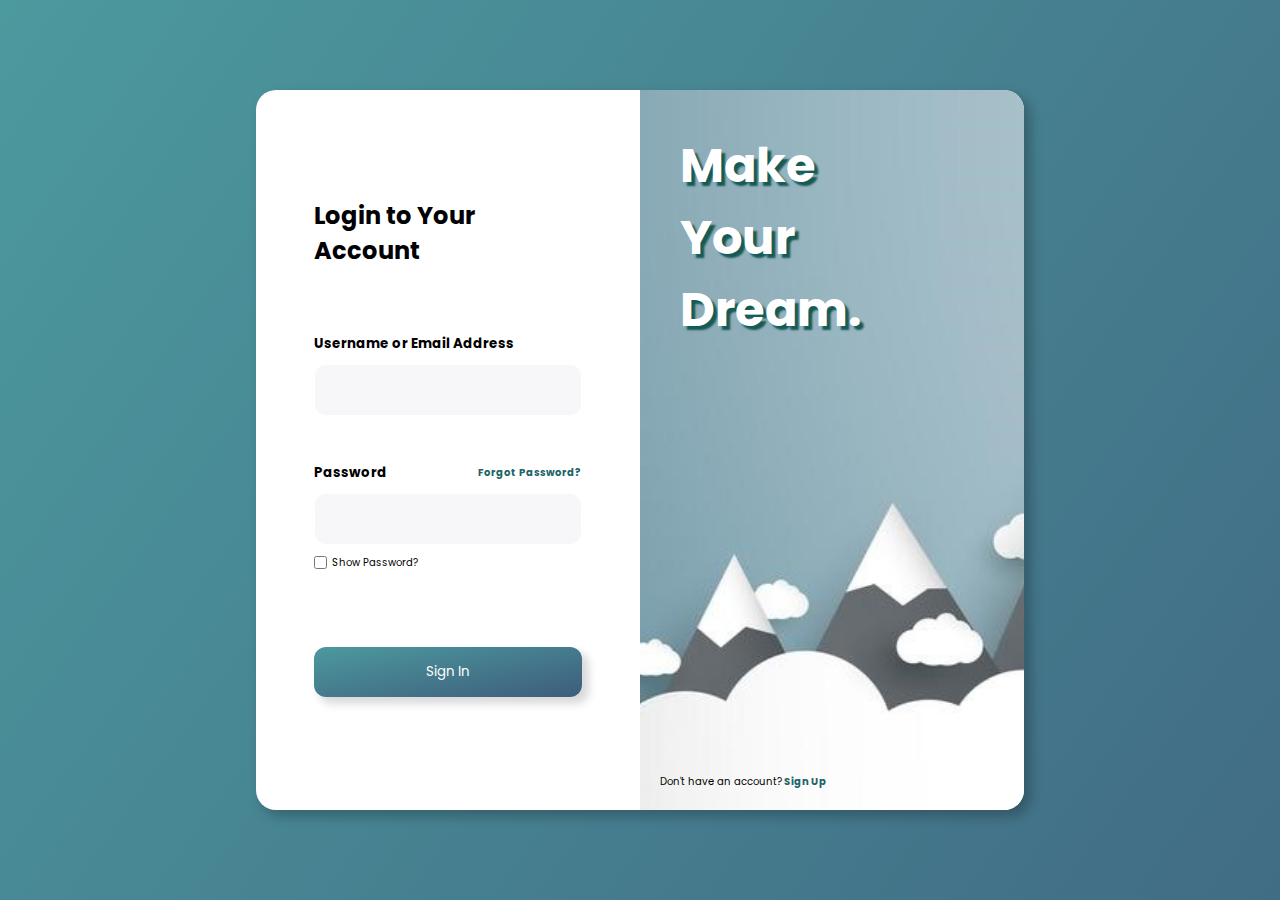
==== index.html @ 4fe99b68 "version 1" ====
<!DOCTYPE html>
<html lang="en">


<head>
    <meta charset="UTF-8">
    <meta http-equiv="X-UA-Compatible" content="IE=edge">
    <meta name="viewport" content="width=device-width, initial-scale=1.0">
    <link rel="stylesheet" href="css/style.css">
    <link rel="preconnect" href="https://fonts.googleapis.com">
    <link rel="preconnect" href="https://fonts.gstatic.com" crossorigin>
    <link href="https://fonts.googleapis.com/css2?family=Poppins:wght@300;400;500;600&display=swap" rel="stylesheet">
    <title>Sign In</title>
</head>

<body>
    <div id="container" class="flex-content-center">

        <div class="cards">

            <div class="login flex-content-center">
                <form action="/produtos" id="form" class="flex-column">
                    <h2 class="position-relative-up">Login to Your Account</h2>
                    <div class="flex-column ">
                        <label for="e-mail" class="font-bold">Username or Email Address</label>
                        <input class="form-input" type="email" name="email" id="e-mail" placeholder="" autocomplete="off" required>
                    </div>
                    <div class="flex-column position-relative-up">
                        <div class="flex-between flex-items-center">
                            <label for="senha" class="font-bold">Password</label>
                            <a href="#" class="link font-bold">Forgot Password?</a>
                        </div>
                        <input class="form-input" type="password" name="senha" id="senha" placeholder="" required>
                        <div class="flex-items-center">
                            <input type="checkbox" name="" id="checkbox">
                            <span id="label">Show Password?</span>
                        </div>
                    </div>
                    <button id="btn" class="position-relative-down">Sign In</button>
                </form>
            </div>

            <div class="card-alt flex-column-between">
                <p class="phrase">Make Your Dream.</p>
                <span id="label"> Don't have an account? <a class="link font-bold" href="/singUp.html">Sign Up</a></span>
            </div>
        </div>

    </div>

    <script src="/script.js"></script>

</body>

</html>
---- css/style.css ----
* {
    margin: 0;
    font-family: 'Poppins', sans-serif;
}

.form-input {
    padding: 15px;
    margin: 10px 0;
    border-radius: 12px;
    outline: none;
    border: 1px rgb(255, 255, 255) solid;
    background-color: rgba(47, 33, 90, 0.04);
    color: #0d0c22;
    /* box-shadow: inset -3px 2px 7px 1px rgba(167, 167, 167, 0.23); */
    transition: box-shadow 300ms ease, background 300ms ease, border 300ms ease-in-out;
}

.form-input:hover {
    border-color: rgba(0, 0, 0, 0.1);
    background-color: #fff;
    box-shadow: inset -3px 2px 7px 1px rgba(167, 167, 167, 0.23), 0 0 0 4px rgba(14 148 155 / 10%);  
}

.form-input:focus {
    border: black;
    border: 0.1px solid rgba(52, 177, 184, 0.5);
    background-color: #fff;
    box-shadow: inset -3px 2px 7px 1px rgba(167, 167, 167, 0.23), 0 0 0 4px rgba(14 148 155 / 20%);
}

.form-input:active {
    box-shadow: inset -3px 2px 7px 1px rgba(167, 167, 167, 0.23), 0 0 0 0.5px rgba(14, 148, 155, 50%);
}

input[type="password"] {
    color: rgba(52, 177, 184, 1);
}

.position-relative-up {
    position: relative;
    bottom: 15px;
}
.position-relative-down {
    position: relative;
    top: 10px;
}

.flex-column {
    display: flex;
    flex-direction: column;
    justify-content: space-evenly;
}

.flex-column-between {
    display: flex;
    flex-direction: column;
    justify-content: space-between;
}

.flex-content-center {
    display: flex;
    justify-content: center;
    align-items: center;
}

.flex-items-center {
    display: flex;
    align-items: center;
}

.flex-between {
    display: flex;
    justify-content: space-between;
}

.flex-row-reverse {
    display: flex;
    flex-direction: row-reverse;
    align-items: center;
}

#container {
    background: #2F215A;
    background: linear-gradient(to bottom right, #4C999E, #2F215A);
    background-size: 200% 400%;
    height: 100vh;
    animation: gradient 10s ease infinite;
}

.cards {
    display: grid;
    grid-template-columns: 50% 50%;
    width: 60%;
    height: 80%;
    background-color: white;
    border-radius: 20px;
    box-shadow: 6px 6px 12px 1px rgba(0, 0, 0, 0.23);
}

.card-alt {
    padding: 20px;
    background-image: url(/images/fogute.jpg);
    background-size: cover;
    background-origin: border-box;
    background-repeat: no-repeat;
    background-position: -100px;
    border-top-right-radius: 20px;
    border-bottom-right-radius: 20px;
    transition: all 1s ease-in-out;   
}

.card-alt:hover {
    background-position: -350px;
    transform: scale(1.1);
    border-top-left-radius: 20px;
    border-bottom-left-radius: 20px;
    box-shadow: 6px 6px 12px 1px rgba(0, 0, 0, 0.23);
}

#btn {
    padding: 15px;
    border-radius: 12px;
    width: 100%;
    background: linear-gradient(to bottom right, #4C999E, #2F215A);
    background-size: 200% 200%;
    color: white;  
    border: none;
    box-shadow: 6px 6px 8px 1px rgba(0, 0, 0, 0.15);
    transition: 200ms;
    animation: colors-out 200ms ease-in reverse;
}

#btn:hover {
    cursor: pointer;
    position: relative;
    animation: colors-in 300ms ease-in;
    animation-fill-mode: forwards;
}

#btn:active {
    transform: scale(0.95);
    box-shadow: 3px 3px 3px 1px rgba(0, 0, 0, 0.23);

}

#form {
    height: 80%;
    width: 70%;
}

#checkbox {
    margin-right: 5px;
    position: relative;
    cursor: pointer;
}

label{
    font-size: smaller;
}

#label {
    font-size: x-small;
}

.font-bold {
    font-weight: 700;
}

.link {
    text-decoration: none;
}

.link {
    font-size: x-small;
    color: #206368;
}

.phrase {
    font-size: xxx-large;
    font-weight: bolder;
    color: white;
    padding: 20px;
    width: 200px;
    transition: 200ms;
    text-shadow: 4px 4px 2px rgb(21, 90, 87)
}

@keyframes colors-in {
    0% {
        background-position: 0% 50%;
    }
    50% {
        background-position: 100% 0%;
    }
    100% {
        background-position: 50% 100%;
    }
}

@keyframes colors-out {
    0% {
        background-position: 0% 50%;
    }
    50% {
        background-position: 100% 0%;
    }
    100% {
        background-position: 50% 100%;
    }
}

@keyframes gradient {
    0% {
        background-position: 0% 50%;
    }
    50% {
        background-position: 100% 50%;
    }
    100% {
        background-position: 0% 50%;
    }
}
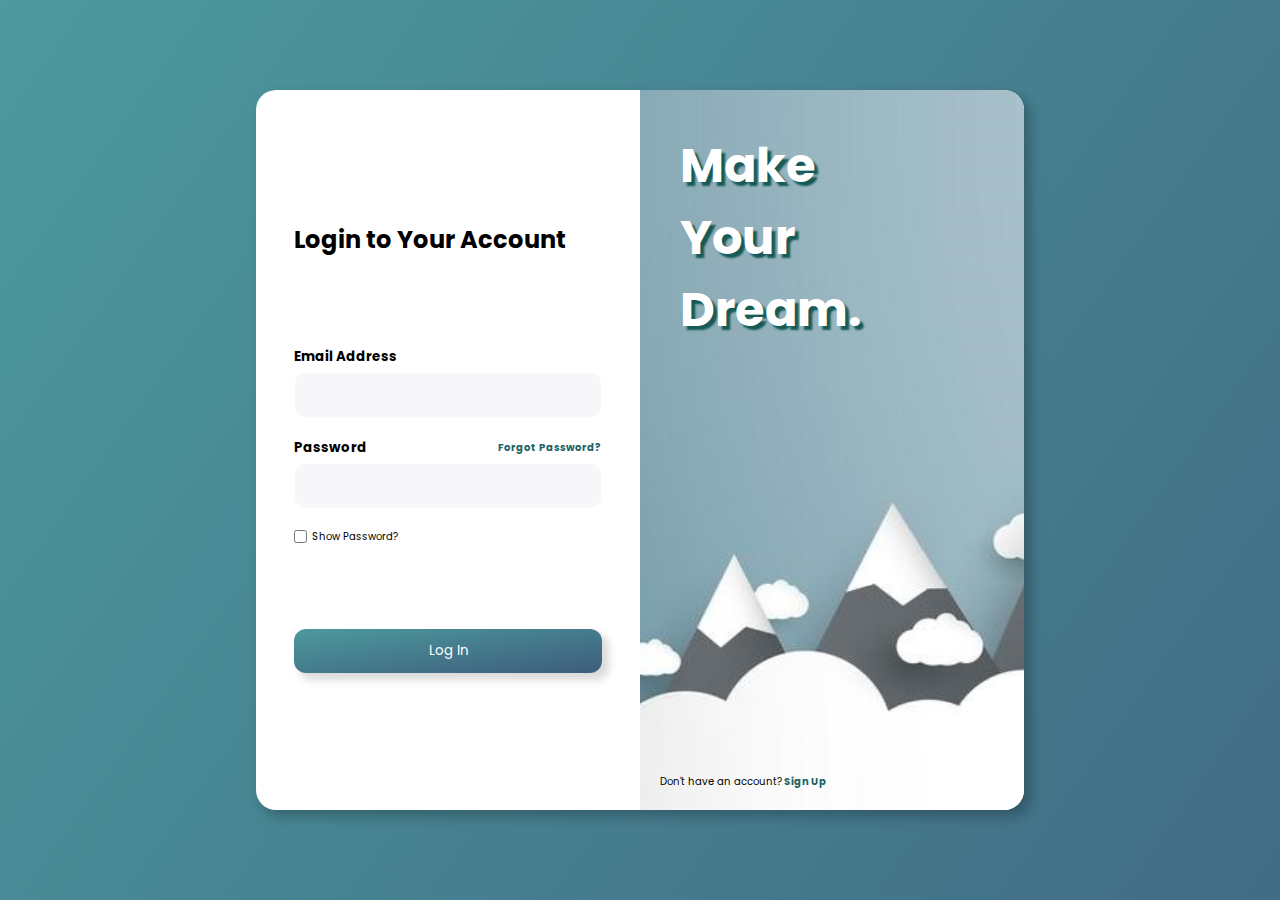
==== commit e1624583: "Sign In/Up Atualizado" ====
--- a/index.html
+++ b/index.html
@@ -18,25 +18,29 @@
 
         <div class="cards">
 
-            <div class="login flex-content-center">
+            <div class="flex-content-center ">
                 <form action="/produtos" id="form" class="flex-column">
                     <h2 class="position-relative-up">Login to Your Account</h2>
                     <div class="flex-column ">
-                        <label for="e-mail" class="font-bold">Username or Email Address</label>
+                        <label for="e-mail" class="font-bold">Email Address</label>
                         <input class="form-input" type="email" name="email" id="e-mail" placeholder="" autocomplete="off" required>
-                    </div>
-                    <div class="flex-column position-relative-up">
-                        <div class="flex-between flex-items-center">
-                            <label for="senha" class="font-bold">Password</label>
-                            <a href="#" class="link font-bold">Forgot Password?</a>
+
+
+                        <div class="flex-column">
+                            <div class="flex-items-center flex-between">
+                                <label for="senha" class="font-bold">Password</label>
+                                <a href="#" class="link font-bold">Forgot Password?</a>
+                            </div>
+                            <input class="form-input" type="password" name="senha" id="senha" placeholder="" required>
+
                         </div>
-                        <input class="form-input" type="password" name="senha" id="senha" placeholder="" required>
                         <div class="flex-items-center">
                             <input type="checkbox" name="" id="checkbox">
                             <span id="label">Show Password?</span>
                         </div>
+
                     </div>
-                    <button id="btn" class="position-relative-down">Sign In</button>
+                    <button id="btn" type="submit" class="position-relative-down">Log In</button>
                 </form>
             </div>
 
@@ -44,6 +48,7 @@
                 <p class="phrase">Make Your Dream.</p>
                 <span id="label"> Don't have an account? <a class="link font-bold" href="/singUp.html">Sign Up</a></span>
             </div>
+
         </div>
 
     </div>
--- a/css/style.css
+++ b/css/style.css
@@ -4,8 +4,8 @@
 }
 
 .form-input {
-    padding: 15px;
-    margin: 10px 0;
+    padding: 12px;
+    margin: 5px 0 20px;
     border-radius: 12px;
     outline: none;
     border: 1px rgb(255, 255, 255) solid;
@@ -15,31 +15,58 @@
     transition: box-shadow 300ms ease, background 300ms ease, border 300ms ease-in-out;
 }
 
+.form-input::placeholder {
+    font-size: xx-small;
+    transition: 500ms;
+    position: relative;
+    bottom: 0;
+}
+
 .form-input:hover {
     border-color: rgba(0, 0, 0, 0.1);
     background-color: #fff;
-    box-shadow: inset -3px 2px 7px 1px rgba(167, 167, 167, 0.23), 0 0 0 4px rgba(14 148 155 / 10%);  
+    box-shadow: inset -3px 2px 7px 1px rgba(167, 167, 167, 0.23), 0 0 0 4px rgba(14 148 155 / 10%);
 }
 
 .form-input:focus {
-    border: black;
     border: 0.1px solid rgba(52, 177, 184, 0.5);
     background-color: #fff;
     box-shadow: inset -3px 2px 7px 1px rgba(167, 167, 167, 0.23), 0 0 0 4px rgba(14 148 155 / 20%);
 }
 
+.form-input:valid {
+    border: 1.5px solid rgba(52, 177, 184, 0.5);
+    background-color: #fff;
+    /* box-shadow: inset -3px 2px 7px 1px rgba(167, 167, 167, 0.23), 0 0 0 4px rgba(14 148 155 / 20%); */
+}
+
+
+/* .form-input:invalid { */
+
+
+/* border: 1px solid rgba(247, 7, 7, 0.5);
+    background-color: #fff; */
+
+
+/* box-shadow: inset -3px 2px 7px 1px rgba(167, 167, 167, 0.23), 0 0 0 4px rgba(14 148 155 / 20%); */
+
+
+/* } */
+
 .form-input:active {
     box-shadow: inset -3px 2px 7px 1px rgba(167, 167, 167, 0.23), 0 0 0 0.5px rgba(14, 148, 155, 50%);
 }
 
-input[type="password"] {
+
+/* input[type="password"] {
     color: rgba(52, 177, 184, 1);
-}
+} */
 
 .position-relative-up {
     position: relative;
     bottom: 15px;
 }
+
 .position-relative-down {
     position: relative;
     top: 10px;
@@ -55,6 +82,18 @@
     display: flex;
     flex-direction: column;
     justify-content: space-between;
+}
+
+.flex-column-around {
+    display: flex;
+    flex-direction: column;
+    justify-content: space-around;
+}
+
+.flex-column-end {
+    display: flex;
+    flex-direction: column;
+    justify-content: s;
 }
 
 .flex-content-center {
@@ -66,6 +105,16 @@
 .flex-items-center {
     display: flex;
     align-items: center;
+}
+
+.flex-around {
+    display: flex;
+    justify-content: space-around;
+}
+
+.flex-end {
+    display: flex;
+    justify-content: end;
 }
 
 .flex-between {
@@ -99,14 +148,14 @@
 
 .card-alt {
     padding: 20px;
-    background-image: url(/images/fogute.jpg);
+    background-image: url(../images/fogute.jpg);
     background-size: cover;
     background-origin: border-box;
     background-repeat: no-repeat;
     background-position: -100px;
     border-top-right-radius: 20px;
     border-bottom-right-radius: 20px;
-    transition: all 1s ease-in-out;   
+    transition: all 1s ease-in-out;
 }
 
 .card-alt:hover {
@@ -117,13 +166,32 @@
     box-shadow: 6px 6px 12px 1px rgba(0, 0, 0, 0.23);
 }
 
+.card-alt_bg {
+    /* margin: 20px; */
+    background-image: url(../images/fogute.jpg);
+    background-size: cover;
+    background-origin: border-box;
+    background-repeat: no-repeat;
+    background-position: -100px;
+    border-radius: 20px;
+    transition: all 1s ease-in-out;
+}
+
+.margin {
+    padding: 40px;
+}
+
+.color-white {
+    color: white;
+}
+
 #btn {
-    padding: 15px;
+    padding: 12px;
     border-radius: 12px;
     width: 100%;
     background: linear-gradient(to bottom right, #4C999E, #2F215A);
     background-size: 200% 200%;
-    color: white;  
+    color: white;
     border: none;
     box-shadow: 6px 6px 8px 1px rgba(0, 0, 0, 0.15);
     transition: 200ms;
@@ -140,12 +208,11 @@
 #btn:active {
     transform: scale(0.95);
     box-shadow: 3px 3px 3px 1px rgba(0, 0, 0, 0.23);
-
 }
 
 #form {
     height: 80%;
-    width: 70%;
+    width: 80%;
 }
 
 #checkbox {
@@ -154,7 +221,7 @@
     cursor: pointer;
 }
 
-label{
+label {
     font-size: smaller;
 }
 
@@ -168,9 +235,6 @@
 
 .link {
     text-decoration: none;
-}
-
-.link {
     font-size: x-small;
     color: #206368;
 }
